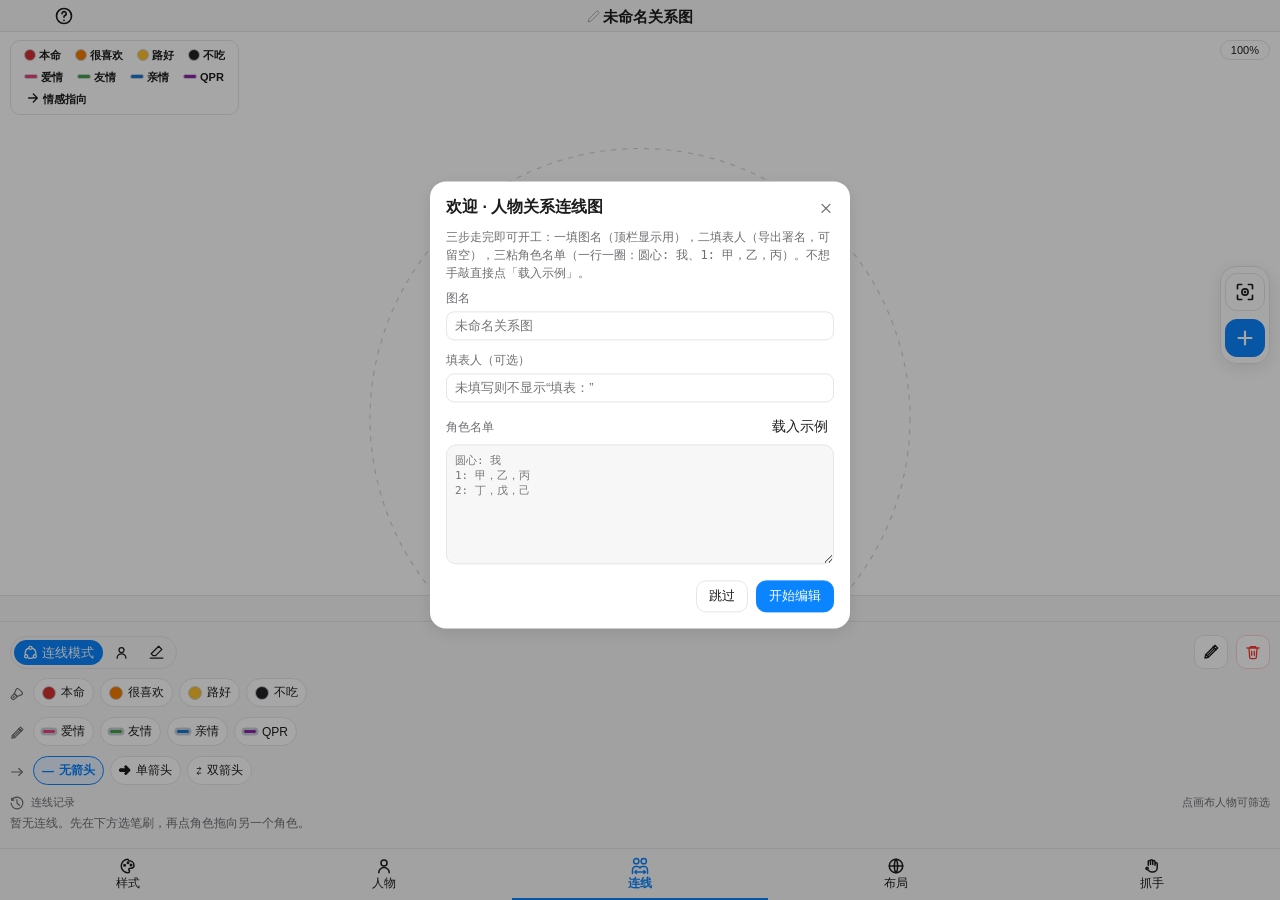
==== index.html @ 13390219 "fix(人物页): 点击人物头像只上传图片，不再同时触发筛选 v0.15.16 - 行点击守卫只排除 input/select/button，头像是 div.ava 不在名单 → 点头像会同时跑 pm" ====
<!DOCTYPE html>
<html lang="zh-CN">
<head>
<meta charset="UTF-8">
<meta name="viewport" content="width=device-width, initial-scale=1.0, maximum-scale=1.0, user-scalable=no, viewport-fit=cover">
<title>CPchart - 人物关系连线图</title>
<link rel="stylesheet" href="css/app.css?v=v0.15.16">
</head>
<body>
<div id="app">
  <!-- 顶部全局操作栏（容器占用上方 10rem 点击区：此处只保留只读标题，按钮全部移入画布内悬浮组） -->
  <header id="topbar">
    <!-- 顶栏左槽（容器返回箭头右侧）：常态=帮助按钮；面板全开=返回画板(homeBtn) -->
    <button id="btnHelp" class="top-slot-btn" title="帮助" aria-label="帮助"><svg class="ic-svg" viewBox="0 0 24 24" fill="none" aria-hidden="true"><circle cx="12" cy="12" r="9" stroke="currentColor" stroke-width="2"/><path d="M9.6 9.2a2.5 2.5 0 1 1 3.4 2.3c-.6.3-1 .9-1 1.6v.4" stroke="currentColor" stroke-width="2" stroke-linecap="round"/><circle cx="12" cy="17.2" r="1.1" fill="currentColor"/></svg></button>
    <button id="homeBtn" class="top-slot-btn hidden" title="返回画板" aria-label="返回画板"><svg class="ic-svg" viewBox="0 0 48 48" fill="none" xmlns="http://www.w3.org/2000/svg"><path d="M9 18V42H39V18L24 6L9 18Z" fill="none" stroke="currentColor" stroke-width="4" stroke-linecap="round" stroke-linejoin="round"/><path d="M19 29V42H29V29H19Z" fill="none" stroke="currentColor" stroke-width="4" stroke-linejoin="round"/><path d="M9 42H39" stroke="currentColor" stroke-width="4" stroke-linecap="round"/></svg></button>
    <button id="titleBox" class="tb-title" title="点击修改图名/填表人" aria-label="修改图名或填表人">
      <svg class="tb-pen" viewBox="0 0 24 24" aria-hidden="true"><path d="M17 3a2.8 2.8 0 1 1 4 4L7.5 20.5 2 22l1.5-5.5Z" fill="none" stroke="currentColor" stroke-width="1.8" stroke-linejoin="round"/></svg>
      <span class="tb-txt">未命名关系图</span>
    </button>
  </header>

  <!-- 视图指示条（v0.14.9：右上角悬浮，只显示缩放百分比；操作提示文案已删） -->
  <div id="viewstrip">
    <span id="zoomLabel">100%</span>
  </div>

  <!-- 画布区 -->
  <div id="stage">
    <svg id="svg" width="100%" height="100%">
      <g id="vp">
        <rect id="bg" x="-20000" y="-20000" width="40000" height="40000" fill="#ffffff"></rect>
        <g id="orbitsG"></g>
        <g id="linksG"></g>
        <g id="ghostG"></g>
        <g id="nodesG"></g>
        <g id="overlayG"></g>
      </g>
    </svg>
    <!-- 画布左下角连线笔刷状态预览 -->
    <div id="brushPreview" class="hidden"></div>
    <!-- 画布内图例角标 -->
    <div id="legendChip"></div>
    <!-- 布局模式：角色选中后的快捷操作条 -->
    <div id="nodeOps" class="hidden">
      <select id="opsRingSel"></select>
      <select id="opsSlotSel" class="hidden"></select>
      <button id="opsCenter" class="mini-btn icon-only" title="设为圆心"><img class="pm-star" src="assets/icons/star-line.svg" alt=""></button>
      <button id="opsDel" class="mini-btn danger icon-only" title="删除" aria-label="删除"><svg class="ic-svg" viewBox="0 0 48 48" fill="none" xmlns="http://www.w3.org/2000/svg"><path d="M9 10V44H39V10H9Z" fill="none" stroke="currentColor" stroke-width="4" stroke-linejoin="round"/><path d="M20 20V33" stroke="currentColor" stroke-width="4" stroke-linecap="round" stroke-linejoin="round"/><path d="M28 20V33" stroke="currentColor" stroke-width="4" stroke-linecap="round" stroke-linejoin="round"/><path d="M4 10H44" stroke="currentColor" stroke-width="4" stroke-linecap="round" stroke-linejoin="round"/><path d="M16 10L19.289 4H28.7771L32 10H16Z" fill="none" stroke="currentColor" stroke-width="4" stroke-linejoin="round"/></svg></button>
      <button id="opsClose" class="mini-btn icon-only" title="关闭" aria-label="关闭"><svg class="ic-svg" viewBox="0 0 24 24" fill="none" stroke="currentColor" stroke-width="2" stroke-linecap="round" stroke-linejoin="round"><path d="M6 6l12 12M18 6L6 18"/></svg></button>
    </div>
    <!-- 画布右侧悬浮工具组（避开顶部容器占用区；整组可拖动、松手吸附到边） -->
    <div id="floatTools">
      <!-- 定位坐标：圆心(第一圈中心)归位到画面正中 + 自动缩放显示全部轨道 -->
      <button id="btnRecenter" class="tb-btn" title="定位坐标：圆心归位，自动缩放">
        <svg width="20" height="20" viewBox="0 0 48 48" fill="none" aria-hidden="true">
          <path d="M16 6H8C6.9 6 6 6.9 6 8V16" stroke="currentColor" stroke-width="4" stroke-linecap="round" stroke-linejoin="round"/>
          <path d="M16 42H8C6.9 42 6 41.1 6 40V32" stroke="currentColor" stroke-width="4" stroke-linecap="round" stroke-linejoin="round"/>
          <path d="M32 42H40C41.1 42 42 41.1 42 40V32" stroke="currentColor" stroke-width="4" stroke-linecap="round" stroke-linejoin="round"/>
          <path d="M32 6H40C41.1 6 42 6.9 42 8V16" stroke="currentColor" stroke-width="4" stroke-linecap="round" stroke-linejoin="round"/>
          <circle cx="24" cy="24" r="7.5" stroke="currentColor" stroke-width="4"/>
          <circle cx="24" cy="24" r="3" fill="currentColor"/>
        </svg>
      </button>
      <!-- 径向主菜单触发钮：点击绽开一圈操作钮，自身旋转成 × -->
      <button id="btnMenu" class="tb-btn menu-fab" title="菜单" aria-label="菜单">
        <svg class="fab-plus" width="22" height="22" viewBox="0 0 24 24" fill="none" aria-hidden="true">
          <path d="M12 5v14M5 12h14" stroke="currentColor" stroke-width="2.4" stroke-linecap="round"/>
        </svg>
      </button>
    </div>
  </div>

  <!-- 底部二级面板三态把手（折叠/半开/全开）：只留中间短杠，单击循环、拖动跟手（上/下箭头已删） -->
  <div id="panelHead" data-state="half" role="button" tabindex="0" aria-label="面板把手（点击切换状态，拖动调整高度）">
    <span class="ph-pill" aria-hidden="true"></span>
  </div>

  <!-- 二级菜单面板 -->
  <section id="panel" class="panel"></section>

  <!-- 底部模式栏 -->
  <nav id="tabs">
    <button class="tab" data-tab="style"><svg class="ic-svg" viewBox="0 0 24 24" fill="none" stroke="currentColor" stroke-width="2" stroke-linecap="round" stroke-linejoin="round"><path d="M12 3a9 9 0 1 0 0 18c1.5 0 2-1 2-2 0-1.2-1-1.5-1-2.5s1-1.5 2-1.5h1a4 4 0 0 0 4-4c0-4.4-4-6-7-6z"/><circle cx="7.5" cy="11" r="1"/><circle cx="12" cy="7.5" r="1"/><circle cx="16" cy="10.5" r="1"/></svg>样式</button>
    <button class="tab" data-tab="person"><svg class="ic-svg" viewBox="0 0 24 24" fill="none" stroke="currentColor" stroke-width="2" stroke-linecap="round" stroke-linejoin="round"><circle cx="12" cy="8" r="4"/><path d="M5 21a7 7 0 0 1 14 0"/></svg>人物</button>
    <button class="tab" data-tab="link"><svg class="ic-svg" viewBox="0 0 48 48" fill="none" xmlns="http://www.w3.org/2000/svg"><path d="M14 18C17.866 18 21 14.866 21 11C21 7.13401 17.866 4 14 4C10.134 4 7 7.13401 7 11C7 14.866 10.134 18 14 18Z" fill="none" stroke="currentColor" stroke-width="4" stroke-linejoin="round"/><path d="M34 18C37.866 18 41 14.866 41 11C41 7.13401 37.866 4 34 4C30.134 4 27 7.13401 27 11C27 14.866 30.134 18 34 18Z" fill="none" stroke="currentColor" stroke-width="4" stroke-linejoin="round"/><path d="M4 44C4 43.1111 4 40.1111 4 35C4 29.4772 7.77023 25 12.4211 25C14.6667 25 16.3509 25 17.4737 25C21.5587 25 24.0001 29.0269 24.0001 29.0269" stroke="currentColor" stroke-width="4" stroke-linecap="round" stroke-linejoin="round"/><path d="M44 44C44 43.1111 44 40.1111 44 35C44 29.4772 40.1849 25 35.4788 25C33.2064 25 31.5022 25 30.366 25C26.4048 25 23.9922 29.0269 24 29.0269" stroke="currentColor" stroke-width="4" stroke-linecap="round" stroke-linejoin="round"/><path d="M11 40H38" stroke="currentColor" stroke-width="4" stroke-linecap="round" stroke-linejoin="round"/><path d="M34.2954 36.2583L35.535 37.5055L38.0141 39.9998L35.535 42.5613L34.2954 43.8421" stroke="currentColor" stroke-width="4" stroke-linecap="round" stroke-linejoin="round"/><path d="M14.3293 36.2321L13.0701 37.4857L10.5517 39.9928L13.0701 42.5415L14.3293 43.8159" stroke="currentColor" stroke-width="4" stroke-linecap="round" stroke-linejoin="round"/></svg>连线</button>
    <button class="tab" data-tab="layout"><svg class="ic-svg" viewBox="0 0 24 24" fill="none" stroke="currentColor" stroke-width="2" stroke-linecap="round" stroke-linejoin="round"><circle cx="12" cy="12" r="9"/><path d="M3 12h18M12 3c3 3.5 3 14.5 0 18M12 3c-3 3.5-3 14.5 0 18"/></svg>布局</button>
    <button class="tab" data-tab="hand"><svg class="ic-svg" viewBox="0 0 24 24" fill="none" stroke="currentColor" stroke-width="2" stroke-linecap="round" stroke-linejoin="round"><path d="M7 11V6a1.5 1.5 0 0 1 3 0v4M10 10V5a1.5 1.5 0 0 1 3 0v5M13 10V6a1.5 1.5 0 0 1 3 0v5M16 9a1.5 1.5 0 0 1 3 0v5a6 6 0 0 1-6 6h-1a6 6 0 0 1-5-2.6L4 16a1.5 1.5 0 0 1 2.5-1.6L7 15"/></svg>抓手</button>
  </nav>
</div>

<!-- 弹窗容器（菜单/文本/输入/确认） -->
<div id="modalRoot" class="hidden">
  <div id="modalMask"></div>
  <div id="modalBox"></div>
</div>

<!-- 径向主菜单（点击 + 号绽开一圈操作钮，围绕 + 号中心） -->
<div id="radialMenu" class="hidden" aria-hidden="true">
  <div class="radial-mask" id="radialMask"></div>
  <div class="radial-ring">
    <button class="radial-btn" data-act="undo" title="撤销" aria-label="撤销">
      <svg viewBox="0 0 24 24" fill="none" aria-hidden="true"><path d="M9 7 4 12l5 5" stroke="currentColor" stroke-width="2" stroke-linecap="round" stroke-linejoin="round"/><path d="M4 12h11a5 5 0 0 1 0 10h-3" stroke="currentColor" stroke-width="2" stroke-linecap="round" stroke-linejoin="round"/></svg>
    </button>
    <button class="radial-btn" data-act="redo" title="重做" aria-label="重做">
      <svg viewBox="0 0 24 24" fill="none" aria-hidden="true"><path d="M15 7l5 5-5 5" stroke="currentColor" stroke-width="2" stroke-linecap="round" stroke-linejoin="round"/><path d="M20 12H9a5 5 0 0 0 0 10h3" stroke="currentColor" stroke-width="2" stroke-linecap="round" stroke-linejoin="round"/></svg>
    </button>
    <button class="radial-btn" data-act="import" title="导入" aria-label="导入">
      <svg viewBox="0 0 24 24" fill="none" aria-hidden="true"><path d="M12 21V9" stroke="currentColor" stroke-width="2" stroke-linecap="round"/><path d="M7 14l5-5 5 5" stroke="currentColor" stroke-width="2" stroke-linecap="round" stroke-linejoin="round"/><path d="M4 5h16" stroke="currentColor" stroke-width="2" stroke-linecap="round"/></svg>
    </button>
    <button class="radial-btn" data-act="save" title="保存 / 导出" aria-label="保存 / 导出">
      <svg viewBox="0 0 24 24" fill="none" aria-hidden="true"><path d="M5 4h11l3 3v13H5z" stroke="currentColor" stroke-width="2" stroke-linejoin="round"/><path d="M8 4v5h7" stroke="currentColor" stroke-width="2" stroke-linejoin="round"/><path d="M8 14h8v6H8z" stroke="currentColor" stroke-width="2" stroke-linejoin="round"/></svg>
    </button>
    <button class="radial-btn" data-act="about" title="关于" aria-label="关于">
      <svg viewBox="0 0 24 24" fill="none" aria-hidden="true"><circle cx="12" cy="12" r="9" stroke="currentColor" stroke-width="2"/><path d="M12 11v5" stroke="currentColor" stroke-width="2" stroke-linecap="round"/><circle cx="12" cy="7.5" r="1.1" fill="currentColor"/></svg>
    </button>
  </div>
</div>

<!-- 二级菜单窗口（导入 / 保存，按钮带文字） -->
<div id="subMenuRoot" class="hidden">
  <div class="sub-mask" id="subMenuMask"></div>
  <div class="sub-box">
    <div class="sub-title" id="subMenuTitle"></div>
    <div class="sub-list" id="subMenuList"></div>
  </div>
</div>

  <!-- Toast -->
<div id="toast" class="hidden"></div>

<!-- 全屏(隐藏UI)退出按钮 -->
<button id="fullExit" class="hidden" title="退出全屏"><svg class="ic-svg" viewBox="0 0 24 24" fill="none" stroke="currentColor" stroke-width="2" stroke-linecap="round" stroke-linejoin="round"><path d="M6 6l12 12M18 6L6 18"/></svg></button>

<script src="js/util.js?v=v0.15.16"></script>
<script src="js/cpc-core.js?v=v0.15.16"></script>
<script src="js/cpc-dsl.js?v=v0.15.16"></script>
<script src="js/state.js?v=v0.15.16"></script>
<script src="js/render.js?v=v0.15.16"></script>
<script src="js/lzstring.js?v=v0.15.16"></script>
<script src="js/io.js?v=v0.15.16"></script>
<script src="js/i18n.js?v=v0.15.16"></script>
<script src="js/ui.js?v=v0.15.16"></script>
<script src="js/input.js?v=v0.15.16"></script>
<script src="js/main.js?v=v0.15.16"></script>
  <script src="js/iopc.js?v=v0.15.16"></script>
</body>
</html>
---- css/app.css ----
/* 小红书 CP 连线小工具 · Apple 风格浅色移动端（body.night = 夜间模式，只换外壳配色变量） */
:root{
  --bg:#ffffff; --ink:#1c1c1e; --sub:#6e6e73; --line:#e5e5ea;
  --panel:#f7f7f8; --accent:#0a84ff; --accent-soft:#e6f1ff;
  --danger:#ff3b30; --chip:#ffffff; --shadow:0 4px 18px rgba(0,0,0,.10);
  /* 表面色（夜间模式统一覆写） */
  --surf:#ffffff;               /* 卡片/按钮实底 */
  --surf-glass:rgba(255,255,255,.86);  /* 画布浮层玻璃底 */
  --surf-glass2:rgba(255,255,255,.96); /* 画布浮层更实底 */
  --bar:rgba(249,249,249,.98);  /* 顶部栏/底栏 */
  --sep:#f0f0f2; --hover:#f3f3f5; --row-line:#efeff1; --code-bg:#f1f1f4;
  --ink-soft:#3a3a3c; --strong-line:#333;
  /* 色块/描边统一色：不透明实色，跟着昼夜走（日间近黑、夜间近白）——v0.14.11 起不再用半透明 */
  --legend-edge:#c9d1d9;
  /* 行高统一令牌（v0.14.12）：面板内每一「行」取同一高度、内容垂直居中——
     表格思维，行与行互相对齐，内容不再里出外进。 */
  --row-h:36px;
}
/* 夜间模式：只改 UI 外壳配色（画布主题在 render.js 内处理，不改用户背景数据） */
body.night{
  --bg:#1c1c1e; --ink:#e5e5ea; --sub:#98989f; --line:#3a3a3c;
  --panel:#242426; --accent:#0a84ff; --accent-soft:#142c4d;
  --danger:#ff453a; --chip:#2c2c2e; --shadow:0 4px 18px rgba(0,0,0,.5);
  --surf:#2c2c2e; --surf-glass:rgba(44,44,46,.88); --surf-glass2:rgba(44,44,46,.96);
  --bar:rgba(28,28,30,.98); --sep:#3a3a3c; --hover:#3a3a3c; --row-line:#2c2c2e; --code-bg:#3a3a3c;
  --ink-soft:#d1d1d6; --strong-line:#aeaeb2;
  /* 夜间：描边换近白实色，让 #不吃 这类近黑色也能跟深底区分开 */
  --legend-edge:#f2f2f7;
}
*{ box-sizing:border-box; -webkit-tap-highlight-color:transparent; }
/* rem 基准（触点铁律：1rem=10pt，触点＞4rem；新代码容器尺寸一律 rem/em，旧 px 待 2.0 迁移） */
html{ font-size:62.5%; }
body{ font-size:16px; } /* 正文继承链保持与旧版一致，不受基准影响 */
html,body{ margin:0; height:100%; overflow:hidden;
  font-family:-apple-system,BlinkMacSystemFont,"PingFang SC","Helvetica Neue","Microsoft YaHei",sans-serif;
  color:var(--ink); background:var(--bg); }
#app{ display:flex; flex-direction:column; height:100dvh; position:relative; }
button{ font-family:inherit; border:none; background:transparent; cursor:pointer; }
button:active{ opacity:.7; }
/* 全站唯一的强制优先级声明：.hidden 是全局工具类，必须能压过组件自身的 display:flex/inline-flex
   （同特异性下它定义在组件规则之前，靠顺序赢不了）。除此之外一律不许再加 —— v0.14.17 熵减 */
.hidden{ display:none !important; }

/* ---------- 顶部栏（容器占用上方点击区 → 只读标题，无可点按钮） ---------- */
#topbar{ display:flex; align-items:center; justify-content:center; position:relative;
  background:var(--bar); border-bottom:1px solid var(--line); flex:0 0 auto;
  padding-top:calc(2px + env(safe-area-inset-top)); }
/* 顶栏标题 = 可点改名钮（标题区非两角可点，加 ✏️ 标识）
   限宽 max-width 居中，避让左右两端 help/home 按钮点击热区；超长省略号截断 */
.tb-title{ display:flex; align-items:center; gap:3px; max-width:min(58vw,16rem);
  margin:0 auto; padding:4px 10px; border-radius:8px; border:none; background:transparent;
  font:inherit; font-size:15px; font-weight:600; line-height:1.4;
  color:var(--ink); cursor:pointer; -webkit-user-select:none; user-select:none; }
.tb-title .tb-pen{ width:13px; height:13px; flex:0 0 auto; opacity:.55; color:var(--sub); }
.tb-title .tb-txt{ overflow:hidden; text-overflow:ellipsis; white-space:nowrap; }
.tb-title:active{ background:var(--accent-soft); }
/* 顶栏左槽按钮（容器返回箭头右侧）：
   常态 = 帮助(#btnHelp)；面板全开 = 返回画板(#homeBtn)，两钮同槽位按 body.panel-full 切换 */
.top-slot-btn{ position:absolute; left:54px; top:50%; transform:translateY(-50%);
  width:2rem; height:2rem; min-width:2rem; max-width:2rem; min-height:2rem; max-height:2rem;
  border-radius:50%; background:transparent;
  border:1.5px solid var(--sub); box-shadow:none; overflow:hidden;
  display:flex; align-items:center; justify-content:center;
  font-size:15px; line-height:1; color:var(--ink); padding:0; cursor:pointer; }
.top-slot-btn:active{ opacity:.7; }
.top-slot-btn .ic-svg{ width:20px; height:20px; flex:0 0 auto; }
body.panel-full #btnHelp{ display:none; }

/* ---------- 画布右侧悬浮工具组（定位坐标 + 菜单触发；可拖动吸附） ---------- */
#floatTools{ position:absolute; z-index:6; right:10px; top:calc(50% - 48px); /* 2 钮垂直居中 */
  display:flex; flex-direction:column; align-items:center; gap:8px;
  padding:6px 4px; border-radius:16px;
  background:var(--surf-glass); border:1px solid var(--line); box-shadow:var(--shadow);
  touch-action:none; -webkit-user-select:none; user-select:none; }
#floatTools.dragging{ opacity:.9; }
#floatTools .tb-btn{ font-size:19px; width:40px; height:38px; border-radius:12px; background:var(--surf);
  border:1px solid var(--line); color:var(--ink); display:flex; align-items:center; justify-content:center; }
#floatTools .tb-btn:active{ opacity:.7; background:var(--accent-soft); }
#floatTools .tb-btn:disabled{ opacity:.32; }
#floatTools .menu-fab{ background:var(--accent); border-color:var(--accent); color:#fff; font-size:20px; }
#floatTools .menu-fab .fab-plus{ transition:transform .25s ease; }
#floatTools .menu-fab.open .fab-plus{ transform:rotate(45deg); }

/* ---------- 径向主菜单（点击 + 号绽开一圈操作钮） ---------- */
#radialMenu{ position:fixed; z-index:30; width:0; height:0; }
.radial-mask{ position:fixed; inset:0; z-index:30; background:transparent; }
.radial-ring{ position:absolute; left:0; top:0; z-index:31; width:0; height:0; }
.radial-btn{ position:absolute; left:0; top:0; width:46px; height:46px; margin:-23px;
  border-radius:50%; background:var(--surf-glass); border:1px solid var(--line);
  box-shadow:var(--shadow); color:var(--ink);
  display:flex; align-items:center; justify-content:center; --bt-op:1;
  opacity:0; transform:rotate(var(--a)) translateY(0) rotate(calc(-1 * var(--a))) scale(.4); }
.radial-btn svg{ width:22px; height:22px; }
.radial-btn:active{ background:var(--accent-soft); }
.radial-btn:disabled{ --bt-op:.32; opacity:.32; }
#radialMenu:not(.hidden) .radial-btn{ animation:radialPop .28s cubic-bezier(.34,1.56,.64,1) var(--d,0s) both; }
@keyframes radialPop{
  0%{ opacity:0; transform:rotate(var(--a)) translateY(0) rotate(calc(-1 * var(--a))) scale(.4); }
  100%{ opacity:var(--bt-op,1); transform:rotate(var(--a)) translateY(calc(-1 * var(--r))) rotate(calc(-1 * var(--a))) scale(1); }
}
/* 朝左半圆扇形：+ 在屏幕右侧，钮全铺在左侧贴内缘，避免甩出屏幕右侧不可点 */
.radial-ring > :nth-child(1){ --a:0deg;   --d:0s; }
.radial-ring > :nth-child(2){ --a:-45deg; --d:.04s; }
.radial-ring > :nth-child(3){ --a:-90deg; --d:.08s; }
.radial-ring > :nth-child(4){ --a:-135deg;--d:.12s; }
.radial-ring > :nth-child(5){ --a:-180deg;--d:.16s; }
.radial-ring > *{ --r:82px; }

/* ---------- 二级菜单窗口（导入 / 保存，按钮带文字） ---------- */
#subMenuRoot{ position:fixed; inset:0; z-index:40; display:flex; align-items:center; justify-content:center; }
.sub-mask{ position:absolute; inset:0; background:rgba(0,0,0,.35); }
.sub-box{ position:relative; z-index:1; width:min(86vw,320px); max-height:80vh; overflow:auto;
  background:var(--surf); border:1px solid var(--line); border-radius:16px; box-shadow:var(--shadow); padding:14px; }
.sub-title{ font-size:13px; font-weight:600; color:var(--sub); padding:2px 4px 10px; }
.sub-list{ display:flex; flex-direction:column; gap:8px; }
.sub-item{ display:flex; align-items:center; gap:10px; text-align:left; font-size:15px; color:var(--ink); padding:13px 14px; border-radius:12px;
  background:var(--surf-glass); border:1px solid var(--line); }
.sub-item .ic-svg{ width:18px; height:18px; flex:0 0 auto; }
.sub-item:active{ background:var(--accent-soft); }
/* 「发布小红书笔记」正负形：实心红底 + 反白文字（其余菜单项是浅底深字的"正形"）。
   用 .sub-list 前缀提特异性，压过下方 .sub-list .sub-item 的 color:var(--ink)，无需强制优先级 */
.sub-list .sub-item.hl-danger{ background:var(--danger); border-color:var(--danger); color:#fff; }
.sub-list .sub-item.hl-danger:active{ background:#e02d2a; }

/* ---------- 视图指示条（v0.14.8：从画布上方独立行改为右上角悬浮胶囊，位置仅移动） ---------- */
#viewstrip{ position:absolute; z-index:6; right:10px; top:calc(40px + env(safe-area-inset-top));
  display:flex; align-items:center; gap:6px; max-width:60%;
  padding:3px 10px; font-size:11px; color:var(--sub);
  background:var(--surf-glass); border:1px solid var(--line); border-radius:999px;
  pointer-events:none; }
#viewstrip span:last-child{ overflow:hidden; text-overflow:ellipsis; white-space:nowrap; }

/* ---------- 画布 ---------- */
#stage{ flex:1 1 auto; position:relative; overflow:hidden; background:var(--bg); touch-action:none; }
/* P0 审核修复：画布区（含 SVG 与画布内浮层）禁止长按选中/复制，
   仅禁画布区——#panel / #modalBox 的输入框与只读复制框不受影响，仍可长按复制。 */
#stage, #stage *{ -webkit-user-select:none; user-select:none; -webkit-touch-callout:none; }
#svg{ display:block; width:100%; height:100%; }
#bg{ pointer-events:none; }
/* 删线两段式：已选中待二次确认的连线整段标红 */
/* 待删除连线标红：stroke/opacity 由 SVG 属性写在标签上，CSS 普通规则本就高于呈现属性，无需提权 */
.ln.pending-del{ stroke:#ff3b30; opacity:1; }

/* 悬停角色透视：关联连线高亮，其余连线淡出（调试用，纯 CSS、不动数据） */
body.hover-dim .ln,
body.hover-dim .ln-arrow,
body.hover-dim .ln-arrow-edge{ opacity:.1; transition:opacity .12s ease; }
body.hover-dim .ln.hl,
body.hover-dim .ln-arrow.hl,
body.hover-dim .ln-arrow-edge.hl{ opacity:1; }

/* 路径筛选（人物页点人物行 / 点画布头像开启）：沿连线从起点往外分级 ——
   第1层 100%、第2层 80%、第3层 60%…最低 20%（第5层起封顶）；不在链上的连线与角色一起淡出。
   透明度一律走类（fl-1…fl-5 / fl-on），不写内联 opacity，避免压掉上面那套悬停透视 */
body.filter-on .ln,
body.filter-on .ln-arrow,
body.filter-on .ln-arrow-edge{ opacity:.1; transition:opacity .18s ease; }
body.filter-on .ln.fl-1, body.filter-on .ln-arrow.fl-1, body.filter-on .ln-arrow-edge.fl-1{ opacity:1; }
body.filter-on .ln.fl-2, body.filter-on .ln-arrow.fl-2, body.filter-on .ln-arrow-edge.fl-2{ opacity:.8; }
body.filter-on .ln.fl-3, body.filter-on .ln-arrow.fl-3, body.filter-on .ln-arrow-edge.fl-3{ opacity:.6; }
body.filter-on .ln.fl-4, body.filter-on .ln-arrow.fl-4, body.filter-on .ln-arrow-edge.fl-4{ opacity:.4; }
body.filter-on .ln.fl-5, body.filter-on .ln-arrow.fl-5, body.filter-on .ln-arrow-edge.fl-5{ opacity:.2; }
body.filter-on .node{ opacity:.15; transition:opacity .18s ease; }
body.filter-on .node.fl-on{ opacity:1; }

/* 人物页表头的筛选（漏斗）按钮：筛选进行中点亮，点它退出筛选 */
.pg-t-r .flt-btn.on{ color:var(--accent); background:var(--accent-soft); }

/* 删线单击即删：刚删的这对节点用绿色脉冲圈高亮 ~1 秒（纯视觉提示，不改数据） */
.flash-del{ animation:delPulse .95s ease-out 1; }
@keyframes delPulse{ 0%{ opacity:0; } 20%{ opacity:1; } 100%{ opacity:0; } }

/* 抓手模式指示条：左下角（v0.14.8 回归原位）；内嵌 SVG 用 ic-svg 描边 */
#brushPreview{ position:absolute; left:12px; bottom:10px; max-width:78%;
  background:var(--surf-glass); border:1px solid var(--line); border-radius:999px;
  padding:5px 12px 5px 10px; font-size:12px; line-height:1; color:var(--ink);
  pointer-events:none; white-space:nowrap; overflow:hidden; text-overflow:ellipsis;
  display:inline-flex; align-items:center; gap:6px; }
#brushPreview.eraser{ color:var(--danger); font-weight:600; border-color:#ffd1cf; }
/* 图标与「样式」二字必须落在同一条垂直中线上：SVG 转 block 去掉行内基线余量，
   容器 line-height:1 让中文行盒贴住字形（旧 1.4 会把文字顶高约 2px） */
#brushPreview .ic-svg{ display:block; width:14px; height:14px; flex:0 0 auto; }
/* 夜间徽章图标纯白（v0.14.14）；擦除徽章保持红色 */
body.night #brushPreview:not(.eraser){ color:#fff; }

#legendChip{ position:absolute; left:10px; top:8px; display:flex; flex-direction:column; align-items:flex-start;
  max-width:82%; background:var(--surf-glass); border:1px solid var(--line); border-radius:10px;
  padding:4px 8px; font-size:11px; color:var(--ink); pointer-events:auto; }
/* ② 图例三段分行：每类自占一行 */
#legendChip .lg-seg{ display:flex; flex-wrap:wrap; gap:2px 4px; line-height:1.5; }
#legendChip .lg-seg + .lg-seg{ margin-top:1px; }
#legendChip .lg{ display:inline-flex; align-items:center; gap:3px; white-space:nowrap;
  padding:2px 5px; border-radius:8px; cursor:pointer; }
#legendChip .lg:active{ opacity:.6; background:rgba(0,0,0,.06); }
#legendChip .lg i{ width:1.2rem; height:1.2rem; border-radius:50%; display:inline-block;
  border:1px solid var(--legend-edge); box-sizing:border-box; }
/* 图例第二行=顶层(关系类型)是「细线」：色块换成短横条（同笔刷条 .sw-top），跟底层圆点区分开。
   v0.14.15：描边统一用 border（原 box-shadow 外扩导致两行视感不一致） */
#legendChip .lg[data-layer="top"] i{ width:14px; height:5px; border-radius:3px;
  border:1px solid var(--legend-edge); }
#legendChip .lg .lg-ic{ font-style:normal; }
#legendChip .lg b{ display:inline-block; }
#legendChip .sep{ opacity:.35; }

#nodeOps{ position:absolute; left:50%; transform:translateX(-50%); bottom:14px;
  display:flex; gap:6px; align-items:center; background:var(--surf-glass2);
  border:1px solid var(--line); border-radius:12px; padding:6px 8px; box-shadow:var(--shadow); z-index:5; }
.mini-btn{ font-size:13px; padding:5px 8px; border-radius:8px; background:var(--surf); border:1px solid var(--line); }
.mini-btn.danger{ color:var(--danger); }
.mini-btn.active{ background:var(--accent-soft); border-color:var(--accent); color:var(--accent); }
/* 纯 icon 按钮：无文字，只留图标（星标/删除），宽度收紧 */
.mini-btn.icon-only{ padding:5px 6px; display:inline-flex; align-items:center; justify-content:center; }
.mini-btn .ic-svg{ width:16px; height:16px; display:block; }
.btn .ic-svg{ width:16px; height:16px; flex:0 0 auto; }
.ic-svg{ width:16px; height:16px; flex:none; }
.chip .ic-svg{ width:14px; height:14px; }
.mini .ic-svg{ width:14px; height:14px; }
/* 布局圈行（v0.14.14）：操作图标放大到 20px，分散对齐靠右 */
.ring-row .mini{ margin-left:auto; }
.ring-row .mini ~ .mini{ margin-left:12px; }
.ring-row .mini .ic-svg{ width:20px; height:20px; }
.tab .ic-svg{ width:18px; height:18px; margin:0; display:block; }
.pg-t .ic-svg{ width:14px; height:14px; vertical-align:-2px; margin-right:3px; }
/* 人物 Tab：「批量编辑名单」圆形按钮装进「头像显示」行右端（两端对齐，不再浮动遮内容） */
.pg.pg-person .circ-fab{ flex:0 0 auto; width:32px; height:32px;
  border-radius:50%; background:var(--surf); border:1px solid var(--line);
  display:inline-flex; align-items:center; justify-content:center;
  color:var(--ink); padding:0; cursor:pointer; box-shadow:0 1px 3px rgba(0,0,0,.06); }
.pg.pg-person .circ-fab:active{ opacity:.7; background:var(--accent-soft); }
.pg.pg-person .circ-fab .ic-svg{ width:18px; height:18px; }
/* 头像显示行：标签+胶囊+右端圆钮，不折行；胶囊非选中项只显图标（同连线模式） */
.avatar-row{ flex-wrap:nowrap; }
.avatar-row .rlab{ flex:0 0 auto; font-size:12px; color:var(--sub); }
.avatar-row .paint-seg{ flex:0 1 auto; min-width:0; }
.lg-ic{ display:inline-flex; }
.lg-ic .ic-svg{ width:16px; height:16px; vertical-align:-3px; }
#opsRingSel{ font-size:13px; border:1px solid var(--line); border-radius:8px; padding:4px; background:var(--surf); }

/* ---------- 面板三态把手（折叠/半开/全开）：药丸+箭头，单击循环、拖动跟手 ---------- */
/* margin-top:auto = 把弹性余量全吃到把手上方 → 面板组始终贴住底边。
   全开态拖动回落时 #stage 是 display:none，面板被行内 max-height 压住后余出的空间
   本来是堆在面板下方的（顶边锁定、底边翘起，v0.15.1 修复）。半开态 #stage 弹性吃满，
   没有余量，这条不产生任何视觉影响。 */
#panelHead{ flex:0 0 auto; display:flex; align-items:center; justify-content:center; gap:10px;
  margin-top:auto;
  height:26px; background:var(--panel); position:relative; z-index:3; cursor:grab;
  border-top:1px solid var(--line);
  user-select:none; -webkit-user-select:none; touch-action:none; }
#panelHead:active{ cursor:grabbing; }
/* 上/下箭头 SVG 已删（v0.14.11）：把手只留中间那根短杠，避免用透明度藏图标 */
.ph-pill{ position:absolute; left:50%; top:50%; transform:translate(-50%,-50%);
  width:48px; height:4px; border-radius:999px; background:var(--line);
  pointer-events:none; transition:width .15s, background .15s; }
#panelHead:hover .ph-pill{ width:56px; background:var(--sub); }
/* 拖动中：药丸拉长+品牌色，作为视觉反馈 */
#panelHead.dragging .ph-pill{ width:80px; background:var(--accent); }
#panelHead.dragging{ background:var(--accent-soft); }

body.panel-collapsed #panel{ display:none; }
/* 最简档（min）：面板只保留各 Tab 第一行必要功能。内容只剩首行故自然仅一行高，
   max-height 仅作安全上限；隐藏规则用 #panel 抬高特异性，稳压 .prow/.dlrow/.pg-t 的 class 级 display，无需 !important */
body.panel-min #panel{ max-height:14dvh; }
body.panel-min #panel .pg > *:not(:first-child){ display:none; }
body.panel-collapsed #panelHead{ /* 仅露把手条即可 */ }

/* ---------- 面板 ---------- */
.panel{ flex:0 1 auto; max-height:38dvh; overflow-y:auto; background:var(--panel);
  border-top:1px solid var(--line); padding:8px 10px calc(8px + env(safe-area-inset-bottom));
  -webkit-overflow-scrolling:touch; transition:max-height .15s ease-out; }
.panel::-webkit-scrollbar{ display:none; }

/* 全开态：面板撑满画布（除 panelHead 高度），底部 Tab 栏隐藏；返回钮由 ui.js setPanelFull 切换显隐 */
body.panel-full #panel{ max-height:calc(100dvh - 26px); }
body.panel-full #tabs{ display:none; }
/* 拖动中：跟手（关掉过渡，避免每帧追赶产生橡皮筋感）。
   ⚠️ 勿再加强制优先级声明 —— 它高于行内样式，会把 JS 设的 p.style.maxHeight
   （实时高度）直接压掉，导致拖动不跟手（v0.14.17 修复） */
#panel.dragging{ transition:none; }
.pg{ margin-bottom:8px; }
.pg-t{ font-size:11px; color:var(--sub); margin:8px 0 4px; display:flex; align-items:center; gap:6px; justify-content:space-between; }
/* 笔刷行：图标 + chips 同一行（v0.14.9：三行「底层粗线笔刷/顶层细线笔刷/箭头」文字标题删除） */
.pg-t.brushline{ justify-content:flex-start; }
.brushline .brush-ic{ display:inline-flex; flex:0 0 auto; color:var(--sub); }
.brushline .chips{ flex:1; min-width:0; margin:0; }
.pg-t-l{ display:inline-flex; align-items:center; gap:4px; }
.pg-t-r{ display:inline-flex; align-items:center; gap:6px; color:var(--sub); font-size:11px; }
/* 笔刷栏单行横滑：不折行，超出屏宽手指横拖选（滚动条隐藏，触屏原生滑动） */
.chips{ display:flex; gap:6px; flex-wrap:nowrap; overflow-x:auto;
  -webkit-overflow-scrolling:touch; scrollbar-width:none; padding-bottom:2px; }
.chips::-webkit-scrollbar{ display:none; }
.chips .chip{ flex:0 0 auto; }
.chip{ display:inline-flex; align-items:center; gap:5px; padding:5px 8px; border-radius:999px;
  background:var(--surf); border:1px solid var(--line); font-size:12px; white-space:nowrap; }
.chip.on{ background:var(--accent-soft); border-color:var(--accent); color:var(--accent); font-weight:600; }
.sw{ width:14px; height:14px; border-radius:50%; display:inline-block;
  border:1.5px solid var(--legend-edge); flex:0 0 auto; }
.sw-top{ width:14px; height:5px; border-radius:3px; display:inline-block; box-shadow:0 0 0 1.5px var(--legend-edge); }
.chip-row{ display:flex; gap:6px; flex-wrap:wrap; margin-bottom:6px; }
.ctrl-row{ display:flex; align-items:center; gap:8px; margin:4px 0; font-size:13px; flex-wrap:wrap;
  min-height:var(--row-h); }
.btn{ font-size:13px; padding:7px 12px; border-radius:10px; background:var(--surf);
  border:1px solid var(--line); display:inline-flex; align-items:center; justify-content:center;
  gap:4px; line-height:1.25; color:var(--ink); }
.btn.primary{ background:var(--accent); color:#fff; border-color:var(--accent); }
.btn.danger{ color:var(--danger); border-color:#ffd1cf; }
/* 画板模式三选一胶囊（连线/角色/删线）：激活段深色+图标+文字，非激活段只显图标 */
.paint-seg{ display:inline-flex; align-items:center; gap:0; padding:3px; border:1px solid var(--line);
  border-radius:999px; background:var(--bg-soft); }
.paint-seg-btn{
  display:inline-flex; align-items:center; gap:4px;
  padding:5px 9px; border-radius:999px; background:transparent; color:var(--ink);
  border:0; font-size:13px; line-height:1; cursor:pointer;
  -webkit-tap-highlight-color:transparent;
  transition:background .15s, color .15s;
}
.paint-seg-btn + .paint-seg-btn{ margin-left:2px; }
.paint-seg-btn .ic-svg{ width:15px; height:15px; display:block; }
.paint-seg-btn.active{ background:var(--accent); color:#fff; }
.paint-seg-btn .lbl{ white-space:nowrap; }
.paint-seg-btn:not(.active) .lbl{ display:none; }
.paint-seg-btn:focus-visible{ outline:2px solid var(--accent); outline-offset:2px; }
/* 连线 Tab：胶囊 switch 与（批量编辑/清空）按钮同行——胶囊左、按钮右、不折行 */
.seg-row{ flex-wrap:nowrap; }
.seg-row .seg-spacer,
.ctrl-row .seg-spacer{ flex:1 1 auto; }
.seg-row .btn.icon-only{ width:34px; height:34px; flex:0 0 auto; }
.seg-row .btn.icon-only .ic-svg{ width:16px; height:16px; }
.seg-row .paint-seg{ flex:0 1 auto; min-width:0; }
.inp, select.inp, textarea.inp{ font-size:13px; border:1px solid var(--line); border-radius:8px;
  padding:6px 8px; background:var(--surf); color:var(--ink); font-family:inherit; }
input[type=color]{ width:30px; height:30px; border:none; border-radius:8px; padding:0; background:none; }
input[type=range]{ accent-color:var(--accent); }
/* 可拖动调数的数值输入框（scrubber）：按住左右拖动即改值 */
.inp[type=number][data-set]{ cursor:ew-resize; }

/* 人物列表行 */
.prow{ display:flex; align-items:center; gap:6px; padding:4px 0; border-bottom:1px solid var(--row-line);
  min-height:var(--row-h); }
.prow:last-child{ border-bottom:none; }
.ava{ width:26px; height:26px; border-radius:50%; flex:0 0 auto; overflow:hidden;
  display:flex; align-items:center; justify-content:center; font-size:16px;
  border:1.5px solid var(--strong-line); background:var(--surf); }
.ava img{ width:100%; height:100%; object-fit:cover; }
.prow .pn{ flex:1; min-width:0; }
.prow .pn input{ width:100%; border:1px solid transparent; background:transparent; font-size:13px; padding:4px 2px; }
.prow .pn input:focus{ border-color:var(--accent); background:var(--surf); border-radius:6px; }
.prow select{ max-width:82px; font-size:12px; }
.mini{ font-size:14px; padding:4px 6px; border-radius:8px; }
/* ⑦ 圆心星标（实心=已是圆心 / 空心=可设圆心） */
.pm-star{ display:inline-flex; align-items:center; justify-content:center; width:16px; height:16px; }
.pm-star .ic-svg{ width:16px; height:16px; display:block; }

/* 样式表编辑器行 */
.trow{ display:flex; align-items:center; gap:6px; margin:4px 0; background:var(--surf);
  border:1px solid var(--line); border-radius:10px; padding:4px 6px;
  min-height:var(--row-h); }
/* 图例名输入框 = 6 个字符宽（em 锚定自身 13px 字号，字号变则跟着变） */
.trow .tname{ flex:0 0 auto; }
.trow .tname input{ width:6em; }
.trow input[type=text]{ border:1px solid transparent; background:transparent; font-size:13px; }
.trow input[type=text]:focus{ border-color:var(--accent); background:var(--surf); border-radius:6px; }
/* 取色器（样式行 / 样式面板背景色）：跟色块同款「跟随主题的不透明描边」，外观统一 */
.trow input[type=color],
.ctrl-row input[type=color]{ width:1.5rem; height:1.5rem; flex:0 0 auto; padding:0; cursor:pointer;
  border:1.5px solid var(--legend-edge); border-radius:6px; background:transparent; }
.trow input[type=color]::-webkit-color-swatch-wrapper,
.ctrl-row input[type=color]::-webkit-color-swatch-wrapper{ padding:0; }
.trow input[type=color]::-webkit-color-swatch,
.ctrl-row input[type=color]::-webkit-color-swatch{ border:none; border-radius:4px; }
/* 预制色板：一行横向滑动；圆点白+黑双层描环（昼夜背景都清晰） */
.pal{ display:flex; gap:.4rem; flex-wrap:nowrap; overflow-x:auto; flex:1; min-width:0;
  padding:.3rem 0; -webkit-overflow-scrolling:touch; scrollbar-width:none; }
.pal::-webkit-scrollbar{ display:none; }
.pal i{ width:1.5rem; height:1.5rem; flex:0 0 auto; border-radius:50%;
  box-shadow: inset 0 0 0 1.5px rgba(255,255,255,.85), 0 0 0 1px rgba(0,0,0,.4); }
/* 表项显隐：👁=进图例，🚫=已隐藏（整行淡化） */
.trow .eye{ cursor:pointer; line-height:1; }
.trow .eye.off{ opacity:.55; }
.trow.off input[type=text]{ opacity:.5; text-decoration:line-through; }

/* 删线列表 */
.dlrow{ display:flex; align-items:center; gap:6px; padding:4px 0; border-bottom:1px solid var(--row-line); font-size:12px;
  min-height:var(--row-h); }
.dlrow .dl-main{ flex:1; display:flex; align-items:center; gap:4px; min-width:0; }
.dlrow .dl-main span{ overflow:hidden; text-overflow:ellipsis; white-space:nowrap; }
.ln-dot{ width:10px; height:10px; border-radius:50%; flex:0 0 auto; }
.ln-thin{ width:14px; height:4px; border-radius:2px; flex:0 0 auto; box-shadow:0 0 0 1px #fff; }

/* ---------- 底部 Tab ---------- */
#tabs{ flex:0 0 auto; display:flex; border-top:1px solid var(--line); background:var(--bar);
  padding-bottom:env(safe-area-inset-bottom); }
.tab{ flex:1; font-size:12px; padding:8px 2px 9px; color:var(--sub); background:transparent;
  border-bottom:2px solid transparent;
  display:flex; flex-direction:column; align-items:center; justify-content:center;
  gap:2px; line-height:1; }
.tab.on{ color:var(--accent); border-bottom-color:var(--accent); font-weight:600; }

/* ---------- 通用弹窗（菜单/文本/输入/确认共用 #modalRoot） ---------- */
#modalRoot{ position:fixed; inset:0; z-index:40; }
#modalMask{ position:absolute; inset:0; background:rgba(0,0,0,.35); }
#modalBox{ position:absolute; left:50%; top:45%; transform:translate(-50%,-50%);
  width:min(92vw,420px); max-height:78dvh; overflow-y:auto; background:var(--surf);
  border-radius:16px; padding:16px; box-shadow:var(--shadow); }
.mh{ font-size:16px; font-weight:700; margin-bottom:10px; display:flex; justify-content:space-between; align-items:center; gap:8px; }
.mh .mh-title{ flex:0 0 auto; }
.mh .mh-right{ flex:0 0 auto; display:flex; align-items:center; gap:4px; }
.mh .x{ font-size:18px; color:var(--sub); display:inline-flex; align-items:center; }
.hint{ font-size:12px; color:var(--sub); margin-bottom:8px; line-height:1.5; }
.hint-collapsed{ display:none; }
.layout-hint-wrap{ display:flex; align-items:flex-start; gap:6px; margin-bottom:8px; }
.layout-hint-wrap .hint{ flex:1; margin-bottom:0; }
/* v0.14.14：? 帮助钮去掉外框容器，只留图标本体，放大到 28px。
   padding6+margin-6 保住约 40px 触点热区，视觉上无容器 */
.hint-toggle{ flex:none; border:none; background:transparent; color:var(--sub);
  display:inline-flex; align-items:center; justify-content:center;
  cursor:pointer; padding:6px; margin:-6px; transition:color .15s; }
.hint-toggle:hover{ color:var(--accent); }
.hint-toggle[aria-expanded="true"]{ color:var(--accent); }
/* 三个「?」统一（v0.14.15）：与「写法说明」钮(.mh-q)同一款 svg，共用同一条尺寸规则（CSS 级一致，20px） */
#btnHelp{ border:none; }
.mh-q svg, .hint-toggle .ic-svg, #btnHelp .ic-svg{ width:20px; height:20px; display:block; }
textarea.export-txt{ width:100%; min-height:180px; font-family:ui-monospace,Menlo,Consolas,monospace;
  font-size:11px; border:1px solid var(--line); border-radius:10px; padding:8px; background:var(--panel); color:var(--ink); }
.modal-btns{ display:flex; gap:8px; justify-content:flex-end; margin-top:12px; }
.rs-img{ margin:2px 0 10px; }
.rs-img img{ width:100%; max-height:52dvh; object-fit:contain; border-radius:12px; border:1px solid var(--sep); background:#fff; }
.rs-note{ text-align:center; margin-bottom:12px; }
.rs-btns{ flex-wrap:wrap; justify-content:center; gap:10px; }
.rs-btns .btn{ flex:1 1 auto; min-width:104px; }
/* 统一编辑器：三 Tab 切换 + 加高输入框（v1.0 #7，沿用现有弹窗形态） */
.ed-tabs{ display:flex; gap:6px; margin:0 0 8px; }
.ed-sub{ display:flex; gap:6px; margin:0 0 8px; }
.ed-tab{ flex:1; min-height:38px; border:1px solid var(--line); border-radius:10px;
  background:var(--surf); font-size:13px; color:var(--sub); }
.ed-tab.on{ background:var(--accent-soft); border-color:var(--accent); color:var(--accent); font-weight:600; }
.ed-tab.sm{ min-height:32px; font-size:12px; }
textarea.export-txt.tall{ min-height:min(42vh,300px); font-size:12px; line-height:1.6; }
/* 标题栏「写法说明」按钮 + 折叠说明区（默认收起） */
.mh-q{ width:30px; height:30px; border-radius:50%;
  display:inline-flex; align-items:center; justify-content:center; color:var(--sub); }
.mh-q.on{ background:var(--accent-soft); color:var(--accent); }
.ed-help{ background:var(--code-bg); border-radius:10px; padding:10px; margin:0 0 8px;
  font-size:12px; line-height:1.7; color:var(--ink-soft); }
.ed-help code{ background:var(--surf); padding:1px 5px; border-radius:5px; font-size:12px; }

/* ---------- Toast ---------- */
#toast{ position:fixed; left:50%; bottom:34dvh; transform:translateX(-50%); z-index:60;
  background:rgba(30,30,30,.88); color:#fff; font-size:13px; padding:9px 14px; border-radius:10px;
  max-width:80vw; text-align:center; }
#toast.err{ background:rgba(200,30,30,.9); }

/* 帮助卡片 */
.help-card{ font-size:13px; line-height:1.7; color:var(--ink-soft); }
.help-card b{ color:var(--ink); }

/* 隐藏 UI 全屏态（截图/导出用） */
body.hideui #topbar, body.hideui #viewstrip, body.hideui #panel,
body.hideui #tabs, body.hideui #legendChip, body.hideui #brushPreview,
body.hideui #nodeOps, body.hideui #floatTools, body.hideui #panelHead, body.hideui #toast,
body.hideui #homeBtn{ display:none; }
body.hideui #app{ height:100dvh; }
/* 全屏退出钮：避开容器顶部占用区 → 移到屏幕右下 */
#fullExit{ position:fixed; z-index:70; right:16px; bottom:calc(18px + env(safe-area-inset-bottom));
  width:34px; height:34px; border-radius:50%; background:var(--surf-glass);
  border:1px solid var(--line); font-size:15px; color:var(--ink); box-shadow:0 1px 6px rgba(0,0,0,.2); }

/* 面板全开态「返回画板」钮：与帮助钮同槽位（顶栏左侧、容器返回箭头旁），
   已移入 #topbar 复用 .top-slot-btn 样式；显隐由 ui.js setPanelFull 切换（旧 fixed(12,124) 定位作废） */

/* 面板三态：收起(panel-collapsed) / 半开(默认 38dvh) / 全开(panel-full 盖满画布) */
body.panel-full #stage{ display:none; }
body.panel-full #panel{ flex:1 1 auto; max-height:none; border-top:none; }

/* ---------- 全屏信息卡（关于） ---------- */
#modalBox.full{ width:min(94vw,460px); max-height:90dvh; border-radius:20px; padding:20px 18px; }
.about-page{ display:flex; flex-direction:column; align-items:center; text-align:center; }
.about-logo{ color:var(--accent); margin:2px 0 4px; }
.about-name{ font-size:21px; font-weight:800; letter-spacing:.5px; }
.about-name em{ font-style:normal; color:var(--accent); font-weight:800; }
.about-sub{ font-size:12px; color:var(--sub); margin:2px 0 0; }
.about-date{ font-size:11px; color:var(--sub); margin:2px 0 6px; }
.about-sec{ align-self:stretch; text-align:left; font-size:12px; font-weight:700;
  color:var(--ink); margin:14px 0 4px; padding-bottom:4px; border-bottom:1px solid var(--line); }
/* 关于页 · 更新日志版本小标题 */
.log-ver{ align-self:stretch; text-align:left; font-size:12px; font-weight:700;
  color:var(--accent); margin:2px 0 2px; }
.log-ver + .about-list{ margin-bottom:2px; }
/* 关于页 · 更新日志折叠块：只展开最近两个版本，更早的收起且只留功能名 */
.log-block{ align-self:stretch; text-align:left; margin:4px 0 2px;
  border-bottom:1px solid var(--line); }
.log-block:last-of-type{ border-bottom:none; }
.log-block > summary{ list-style:none; cursor:pointer; display:flex; align-items:center;
  min-height:40px; font-size:12px; font-weight:700; color:var(--accent);
  -webkit-tap-highlight-color:transparent; }
.log-block > summary::-webkit-details-marker{ display:none; }
.log-block > summary::after{ content:"▸"; margin-left:auto; padding-left:8px;
  font-size:10px; color:var(--sub); }
.log-block[open] > summary::after{ content:"▾"; }
.log-block > .about-list{ margin-bottom:6px; }
/* 关于页 · 嵌套折叠（v0.14.x 历史版本收进 v0.14.0 块内，二级折叠） */
.log-sub{ margin-left:10px; border-bottom:none; }
.log-sub > summary{ min-height:30px; color:var(--sub); }
.log-subver{ font-size:11px; color:var(--sub); margin:6px 0 2px; }
.log-brief{ font-size:12px; line-height:1.7; color:var(--sub); margin:0 0 6px; }
.about-list{ margin:0; padding:0 0 0 2px; list-style:none; align-self:stretch; text-align:left; }
.about-list li{ font-size:13px; line-height:1.75; color:var(--ink-soft); }
.about-list.credit li{ color:var(--ink); }
.about-list .ellipsis{ color:var(--sub); }
.about-link{ color:var(--accent); text-decoration:none; font-weight:600; }
.about-link:hover{ text-decoration:underline; }
.about-btn{ margin-top:16px; }
.about-btn .btn{ min-width:120px; padding:9px 0; }

/* ---------- 帮助页 ---------- */
.help-intro{ font-size:13px; color:var(--sub); margin-bottom:6px; }
.help-h{ font-size:14px; font-weight:700; color:var(--ink); margin:12px 0 5px;
  padding-left:8px; border-left:3px solid var(--accent); }
.help-step, .help-tab, .help-tip{ font-size:13px; color:var(--ink-soft); margin:5px 0; }
.help-step code, .help-intro code{ display:inline; background:var(--code-bg); border-radius:5px;
  padding:1px 5px; font-family:ui-monospace,Menlo,Consolas,monospace; font-size:12px; }
.help-step .code-line{ display:block; margin:3px 0 3px 2px; }
.help-tab{ padding:2px 0; }
.help-end{ margin-top:12px; font-size:12px; color:var(--sub); }

/* ---------- 编辑连线弹窗：端点下拉 / 方向开关（v1.0 #9） ---------- */
.ln-ends{ display:flex; align-items:center; gap:8px; margin:0 0 12px; }
.ln-ends select.inp{ flex:1; min-height:38px; font-size:14px; }
.ln-mid{ color:var(--sub); font-size:15px; }
.ln-swap{ flex:0 0 auto; width:38px; height:38px; border:1px solid var(--line); border-radius:9px; background:var(--surf); color:var(--ink); display:flex; align-items:center; justify-content:center; cursor:pointer; padding:0; }
.ln-swap:hover{ background:var(--accent-soft); }
.ln-swap .ic-svg{ width:20px; height:20px; }
.ln-row{ display:flex; align-items:center; gap:10px; padding:8px 0 2px; }
.ln-lab{ font-size:13px; color:var(--sub); }
.ln-dir{ flex:1; font-size:14px; }
.swbox{ width:50px; height:30px; border-radius:15px; background:#d8d8dd; position:relative;
  transition:.2s; flex:0 0 auto; }
.swbox.on{ background:var(--accent); }
.swbox i{ position:absolute; top:3px; left:3px; width:24px; height:24px; border-radius:50%;
  background:#fff; transition:.2s; }
.swbox.on i{ left:23px; }
.swbox{ cursor:pointer; }
.sw-row{ display:inline-flex; align-items:center; gap:6px; }
.sw-txt{ font-size:13px; color:var(--ink); }
.hand-row{ justify-content:space-between; gap:10px; }
.zoom-wrap{ flex:1; display:flex; align-items:center; gap:8px; min-width:0; }
.zoom-lab{ font-size:13px; color:var(--sub); flex:0 0 auto; }
.btn.icon-only{ width:40px; height:40px; padding:0; display:inline-flex; align-items:center; justify-content:center; }
.btn.icon-only .ic-svg{ width:18px; height:18px; }
/* 「添加轨道」的 + 号与全站「?」同用 1.2rem 小尺寸（v0.14.15） */
.btn[data-cmd="ly-addring"] .ic-svg{ width:1.2rem; height:1.2rem; }

/* ---------- 文字颜色显式继承兜底（修复夜间模式漏变白） ---------- */
#legendChip .lg,
#legendChip .lg b,
#legendChip .lg .lg-ic{ color:var(--ink); }
.chip{ color:var(--ink); }
.chip.on{ color:var(--accent); }
button.mini,
.prow button,
.prow select,
.prow input,
.prow .pn input,
.trow input,
.trow select,
.dlrow,
.dlrow .dl-main,
.dlrow .dl-main span,
.dlrow button,
.ln-row .ln-lab,
.ln-row input,
.ln-row select,
.ln-mid,
.modal-btns .btn:not(.primary),
.sub-list .sub-item,
.sub-title,
.tab,
#viewstrip,
.pg,
#brushPreview,
.paint-seg-btn{ color:var(--ink); }
.prow select{ background:var(--surf); color:var(--ink); border:1px solid var(--line); border-radius:6px; padding:2px 4px; }
.prow button.mini{ display:inline-flex; align-items:center; justify-content:center; }
.prow span.mini,
.hint,
.pg-t,
#viewstrip #viewHint{ color:var(--sub); }
/* v0.14.14 根因修复：button 的 UA 默认色不继承（buttontext=黑），兜底清单漏了普通 .btn，
   夜间深底上「添加轨道 / 隐藏UI / 批量编辑」的黑字黑图标全部看不见 → 日间继承 --ink，夜间纯白 */
.btn{ color:var(--ink); }
body.night .btn{ color:#fff; }
body.night .btn.danger{ color:var(--danger); }
/* 夜间下面板底色更深，提示文本（.hint）从 `--sub` 升级到 `--ink-soft` 提升对比度，
   避免「暂无连线」这类 12px 小字在 `body.night` 下读糊（v0.14.2） */
body.night .hint{ color:var(--ink-soft); }

/* ================= 容器态（小红书 mini-tool） =================
   由 js/main.js App.detectEnv() 在首帧前挂 body.xhs。
   问题：容器自带原生顶/底 chrome，工具自己的 #topbar/#tabs 仍按「web 有栏」占位 → 画板被挤、悬浮组错位。
   对策：栏体透明化（只留安全区占位与可点子元素），#stage 本为 flex:1 自动吃满；悬浮控件按安全区重定位。
   web 版无 body.xhs，视觉完全不受影响。 */
body.xhs #topbar{ background:transparent; border-bottom:none; pointer-events:none; }
/* 栏体整体不可点（避开容器左上返回 / 右上主页·分享的禁触碰两角），仅标题与左槽按钮恢复可点 */
body.xhs #topbar .tb-title,
body.xhs #topbar .top-slot-btn{ pointer-events:auto; }
body.xhs #tabs{ background:transparent; border-top-color:transparent;
  padding-bottom:calc(8px + env(safe-area-inset-bottom)); }
body.xhs #floatTools{ top:calc(env(safe-area-inset-top) + 50% - 48px); }
body.xhs #fullExit{ bottom:calc(env(safe-area-inset-bottom) + 18px); }
body.xhs #nodeOps{ bottom:calc(env(safe-area-inset-bottom) + 14px); }
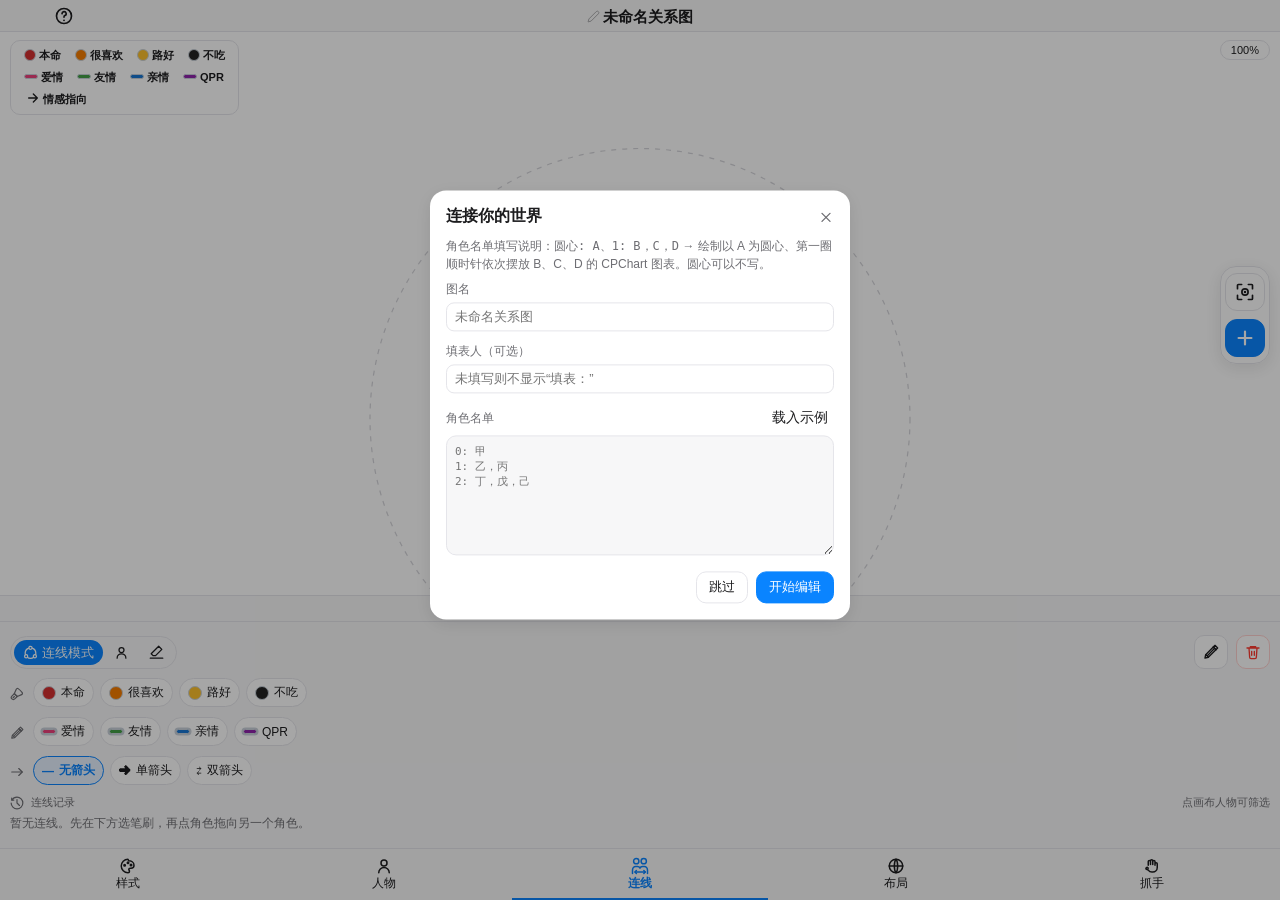
==== commit c3745861: "chore(发布): v1.0.0 正式版 —— 关于页按世代折叠、帮助符号统一半角、公开文档换代 🤖" ====
--- a/index.html
+++ b/index.html
@@ -4,7 +4,7 @@
 <meta charset="UTF-8">
 <meta name="viewport" content="width=device-width, initial-scale=1.0, maximum-scale=1.0, user-scalable=no, viewport-fit=cover">
 <title>CPchart - 人物关系连线图</title>
-<link rel="stylesheet" href="css/app.css?v=v0.15.16">
+<link rel="stylesheet" href="css/app.css?v=v1.0.0">
 </head>
 <body>
 <div id="app">
@@ -131,17 +131,17 @@
 <!-- 全屏(隐藏UI)退出按钮 -->
 <button id="fullExit" class="hidden" title="退出全屏"><svg class="ic-svg" viewBox="0 0 24 24" fill="none" stroke="currentColor" stroke-width="2" stroke-linecap="round" stroke-linejoin="round"><path d="M6 6l12 12M18 6L6 18"/></svg></button>
 
-<script src="js/util.js?v=v0.15.16"></script>
-<script src="js/cpc-core.js?v=v0.15.16"></script>
-<script src="js/cpc-dsl.js?v=v0.15.16"></script>
-<script src="js/state.js?v=v0.15.16"></script>
-<script src="js/render.js?v=v0.15.16"></script>
-<script src="js/lzstring.js?v=v0.15.16"></script>
-<script src="js/io.js?v=v0.15.16"></script>
-<script src="js/i18n.js?v=v0.15.16"></script>
-<script src="js/ui.js?v=v0.15.16"></script>
-<script src="js/input.js?v=v0.15.16"></script>
-<script src="js/main.js?v=v0.15.16"></script>
-  <script src="js/iopc.js?v=v0.15.16"></script>
+<script src="js/util.js?v=v1.0.0"></script>
+<script src="js/cpc-core.js?v=v1.0.0"></script>
+<script src="js/cpc-dsl.js?v=v1.0.0"></script>
+<script src="js/state.js?v=v1.0.0"></script>
+<script src="js/render.js?v=v1.0.0"></script>
+<script src="js/lzstring.js?v=v1.0.0"></script>
+<script src="js/io.js?v=v1.0.0"></script>
+<script src="js/i18n.js?v=v1.0.0"></script>
+<script src="js/ui.js?v=v1.0.0"></script>
+<script src="js/input.js?v=v1.0.0"></script>
+<script src="js/main.js?v=v1.0.0"></script>
+  <script src="js/iopc.js?v=v1.0.0"></script>
 </body>
 </html>
--- a/css/app.css
+++ b/css/app.css
@@ -442,6 +442,10 @@
 .ed-help{ background:var(--code-bg); border-radius:10px; padding:10px; margin:0 0 8px;
   font-size:12px; line-height:1.7; color:var(--ink-soft); }
 .ed-help code{ background:var(--surf); padding:1px 5px; border-radius:5px; font-size:12px; }
+/* 帮助文案里的代码块（独立成块，与说明文字分开，昼夜通用） */
+.ed-code{ background:var(--surf); border:1px solid var(--line); border-radius:0.5rem;
+  padding:0.5rem 0.625rem; margin:0.45rem 0; font-size:0.75rem; line-height:2; }
+.ed-code code{ background:none; padding:0; }
 
 /* ---------- Toast ---------- */
 #toast{ position:fixed; left:50%; bottom:34dvh; transform:translateX(-50%); z-index:60;
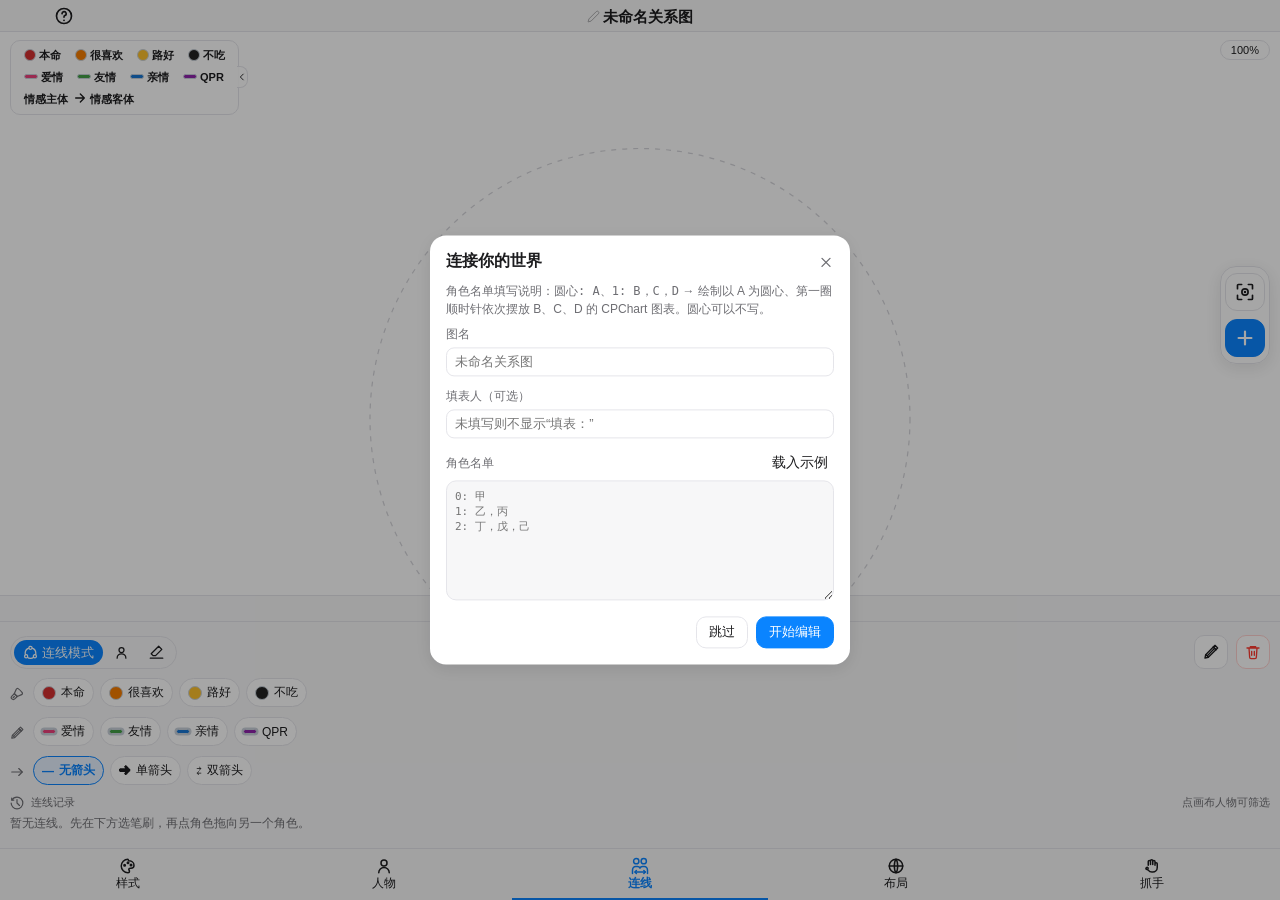
==== commit 7c17f896: "v1.0.4更新 ➖【修复】部分手机上面板布局错乱 - ＝【调整】箭头图例显示 - ➕【新增】轨道整圈旋转 - ➕【新增】图例可折叠 - ＝【调整】圈子与导出图设上限" ====
--- a/index.html
+++ b/index.html
@@ -4,7 +4,7 @@
 <meta charset="UTF-8">
 <meta name="viewport" content="width=device-width, initial-scale=1.0, maximum-scale=1.0, user-scalable=no, viewport-fit=cover">
 <title>CPchart - 人物关系连线图</title>
-<link rel="stylesheet" href="css/app.css?v=v1.0.0">
+<link rel="stylesheet" href="css/app.css?v=v1.0.4">
 </head>
 <body>
 <div id="app">
@@ -38,8 +38,13 @@
     </svg>
     <!-- 画布左下角连线笔刷状态预览 -->
     <div id="brushPreview" class="hidden"></div>
-    <!-- 画布内图例角标 -->
-    <div id="legendChip"></div>
+    <!-- 画布内图例角标（右边缘一个小箭头可把图例收起来，省地方看画） -->
+    <div id="legendChip">
+      <div id="legendRows"></div>
+      <button id="legendToggle" class="lg-toggle" aria-label="收起图例" title="收起 / 展开图例">
+        <svg viewBox="0 0 24 24" fill="none" aria-hidden="true"><path d="M15 5L8 12l7 7" stroke="currentColor" stroke-width="2.2" stroke-linecap="round" stroke-linejoin="round"></path></svg>
+      </button>
+    </div>
     <!-- 布局模式：角色选中后的快捷操作条 -->
     <div id="nodeOps" class="hidden">
       <select id="opsRingSel"></select>
@@ -131,17 +136,17 @@
 <!-- 全屏(隐藏UI)退出按钮 -->
 <button id="fullExit" class="hidden" title="退出全屏"><svg class="ic-svg" viewBox="0 0 24 24" fill="none" stroke="currentColor" stroke-width="2" stroke-linecap="round" stroke-linejoin="round"><path d="M6 6l12 12M18 6L6 18"/></svg></button>
 
-<script src="js/util.js?v=v1.0.0"></script>
-<script src="js/cpc-core.js?v=v1.0.0"></script>
-<script src="js/cpc-dsl.js?v=v1.0.0"></script>
-<script src="js/state.js?v=v1.0.0"></script>
-<script src="js/render.js?v=v1.0.0"></script>
-<script src="js/lzstring.js?v=v1.0.0"></script>
-<script src="js/io.js?v=v1.0.0"></script>
-<script src="js/i18n.js?v=v1.0.0"></script>
-<script src="js/ui.js?v=v1.0.0"></script>
-<script src="js/input.js?v=v1.0.0"></script>
-<script src="js/main.js?v=v1.0.0"></script>
-  <script src="js/iopc.js?v=v1.0.0"></script>
+<script src="js/util.js?v=v1.0.4"></script>
+<script src="js/cpc-core.js?v=v1.0.4"></script>
+<script src="js/cpc-dsl.js?v=v1.0.4"></script>
+<script src="js/state.js?v=v1.0.4"></script>
+<script src="js/render.js?v=v1.0.4"></script>
+<script src="js/lzstring.js?v=v1.0.4"></script>
+<script src="js/io.js?v=v1.0.4"></script>
+<script src="js/i18n.js?v=v1.0.4"></script>
+<script src="js/ui.js?v=v1.0.4"></script>
+<script src="js/input.js?v=v1.0.4"></script>
+<script src="js/main.js?v=v1.0.4"></script>
+  <script src="js/iopc.js?v=v1.0.4"></script>
 </body>
 </html>
--- a/css/app.css
+++ b/css/app.css
@@ -28,13 +28,18 @@
   --legend-edge:#f2f2f7;
 }
 *{ box-sizing:border-box; -webkit-tap-highlight-color:transparent; }
-/* rem 基准（触点铁律：1rem=10pt，触点＞4rem；新代码容器尺寸一律 rem/em，旧 px 待 2.0 迁移） */
-html{ font-size:62.5%; }
+/* rem 基准（触点铁律：1rem=10pt，触点＞4rem；新代码容器尺寸一律 rem/em，旧 px 待 2.0 迁移）
+   text-size-adjust 必须显式声明：安卓 WebView / 部分容器会给窄栏里的文字「自动放大」，
+   而 Tab 栏那个高度是按 12px 字排的 —— 被放大后底栏变高、底部整块跟着错位（跨机型不一致） */
+html{ font-size:62.5%; -webkit-text-size-adjust:100%; text-size-adjust:100%; }
 body{ font-size:16px; } /* 正文继承链保持与旧版一致，不受基准影响 */
 html,body{ margin:0; height:100%; overflow:hidden;
   font-family:-apple-system,BlinkMacSystemFont,"PingFang SC","Helvetica Neue","Microsoft YaHei",sans-serif;
   color:var(--ink); background:var(--bg); }
-#app{ display:flex; flex-direction:column; height:100dvh; position:relative; }
+/* 视口高度一律「vh 兜底 + dvh 覆盖」成对写：老内核（安卓 WebView < 108、iOS < 16.4）
+   不认 dvh，单写一条会被整条丢弃 → #app 高度回落成「内容高」，底部面板失去上限、
+   Tab 栏被挤出屏幕。成对写无需强制优先级声明，新内核仍按 dvh 走。 */
+#app{ display:flex; flex-direction:column; height:100vh; height:100dvh; position:relative; }
 button{ font-family:inherit; border:none; background:transparent; cursor:pointer; }
 button:active{ opacity:.7; }
 /* 全站唯一的强制优先级声明：.hidden 是全局工具类，必须能压过组件自身的 display:flex/inline-flex
@@ -140,6 +145,9 @@
 /* 删线两段式：已选中待二次确认的连线整段标红 */
 /* 待删除连线标红：stroke/opacity 由 SVG 属性写在标签上，CSS 普通规则本就高于呈现属性，无需提权 */
 .ln.pending-del{ stroke:#ff3b30; opacity:1; }
+/* 选中的轨道（布局页点选后出现旋转控件）：换强调色并去掉虚线。
+   颜色不能在 SVG 里写 var()（呈现属性不支持），故一律走这个 class */
+.orbit.orbit-on{ stroke:var(--accent); stroke-dasharray:none; }
 
 /* 悬停角色透视：关联连线高亮，其余连线淡出（调试用，纯 CSS、不动数据） */
 body.hover-dim .ln,
@@ -201,6 +209,18 @@
 #legendChip .lg .lg-ic{ font-style:normal; }
 #legendChip .lg b{ display:inline-block; }
 #legendChip .sep{ opacity:.35; }
+/* 图例折叠按钮：竖长小箭头贴在卡片右边缘，点一下把三行收起来、只看画；再点放出来。
+   收起后卡片本身藏掉（背景/边框/内边距都撤），只剩这一个小按钮留在原位。 */
+#legendChip .lg-toggle{ position:absolute; left:100%; top:50%; transform:translateY(-50%);
+  width:1.1rem; height:2.2rem; margin-left:-1px; padding:0;
+  display:flex; align-items:center; justify-content:center;
+  background:var(--surf-glass); border:1px solid var(--line); border-left:none;
+  border-radius:0 8px 8px 0; color:var(--ink); cursor:pointer; }
+#legendChip .lg-toggle svg{ width:14px; height:14px; display:block; }
+#legendChip.lg-collapsed{ background:transparent; border-color:transparent; padding:0; }
+#legendChip.lg-collapsed #legendRows{ display:none; }
+#legendChip.lg-collapsed .lg-toggle{ margin-left:0; border-left:1px solid var(--line); border-radius:8px; }
+#legendChip.lg-collapsed .lg-toggle svg{ transform:rotate(180deg); }
 
 #nodeOps{ position:absolute; left:50%; transform:translateX(-50%); bottom:14px;
   display:flex; gap:6px; align-items:center; background:var(--surf-glass2);
@@ -259,18 +279,18 @@
 body.panel-collapsed #panel{ display:none; }
 /* 最简档（min）：面板只保留各 Tab 第一行必要功能。内容只剩首行故自然仅一行高，
    max-height 仅作安全上限；隐藏规则用 #panel 抬高特异性，稳压 .prow/.dlrow/.pg-t 的 class 级 display，无需 !important */
-body.panel-min #panel{ max-height:14dvh; }
+body.panel-min #panel{ max-height:14vh; max-height:14dvh; }
 body.panel-min #panel .pg > *:not(:first-child){ display:none; }
 body.panel-collapsed #panelHead{ /* 仅露把手条即可 */ }
 
 /* ---------- 面板 ---------- */
-.panel{ flex:0 1 auto; max-height:38dvh; overflow-y:auto; background:var(--panel);
+.panel{ flex:0 1 auto; max-height:38vh; max-height:38dvh; overflow-y:auto; background:var(--panel);
   border-top:1px solid var(--line); padding:8px 10px calc(8px + env(safe-area-inset-bottom));
   -webkit-overflow-scrolling:touch; transition:max-height .15s ease-out; }
 .panel::-webkit-scrollbar{ display:none; }
 
 /* 全开态：面板撑满画布（除 panelHead 高度），底部 Tab 栏隐藏；返回钮由 ui.js setPanelFull 切换显隐 */
-body.panel-full #panel{ max-height:calc(100dvh - 26px); }
+body.panel-full #panel{ max-height:calc(100vh - 26px); max-height:calc(100dvh - 26px); }
 body.panel-full #tabs{ display:none; }
 /* 拖动中：跟手（关掉过渡，避免每帧追赶产生橡皮筋感）。
    ⚠️ 勿再加强制优先级声明 —— 它高于行内样式，会把 JS 设的 p.style.maxHeight
@@ -283,6 +303,15 @@
 .brushline .brush-ic{ display:inline-flex; flex:0 0 auto; color:var(--sub); }
 .brushline .chips{ flex:1; min-width:0; margin:0; }
 .pg-t-l{ display:inline-flex; align-items:center; gap:4px; }
+/* 选中轨道的旋转手柄（跟「调大小」的蓝点手柄并排，紧挨在它右边）：按住拖动 = 整圈旋转，手势同 PS / PPT。
+   注意：SVG 呈现属性不支持 var()，所以颜色一律走这些 class，别写进标签属性 */
+.rh-rot{ cursor:grab; }
+/* 被按下的那个蓝点（调大小手柄）：加深一档，跟并排出现的 ↻ 看成一组。
+   CSS 类压得住标签上的 fill 呈现属性，所以底色仍写在标签里、选中态写在这里 */
+.rh.on{ fill:rgba(10,132,255,.55); }
+.rh-rot:active{ cursor:grabbing; }
+.rh-rot-bg{ fill:var(--surf); }
+.rh-rot-ic{ font-size:15px; fill:var(--accent); }
 .pg-t-r{ display:inline-flex; align-items:center; gap:6px; color:var(--sub); font-size:11px; }
 /* 笔刷栏单行横滑：不折行，超出屏宽手指横拖选（滚动条隐藏，触屏原生滑动） */
 .chips{ display:flex; gap:6px; flex-wrap:nowrap; overflow-x:auto;
@@ -303,6 +332,9 @@
   gap:4px; line-height:1.25; color:var(--ink); }
 .btn.primary{ background:var(--accent); color:#fff; border-color:var(--accent); }
 .btn.danger{ color:var(--danger); border-color:#ffd1cf; }
+/* 实心红色主钮（结果屏「发布小红书」）：正负形，实心红底 + 反白文字，与次级菜单发布项同色系 */
+.btn.hl-danger{ background:var(--danger); border-color:var(--danger); color:#fff; }
+.btn.hl-danger:active{ background:#e02d2a; }
 /* 画板模式三选一胶囊（连线/角色/删线）：激活段深色+图标+文字，非激活段只显图标 */
 .paint-seg{ display:inline-flex; align-items:center; gap:0; padding:3px; border:1px solid var(--line);
   border-radius:999px; background:var(--bg-soft); }
@@ -359,6 +391,9 @@
 .trow .tname input{ width:6em; }
 .trow input[type=text]{ border:1px solid transparent; background:transparent; font-size:13px; }
 .trow input[type=text]:focus{ border-color:var(--accent); background:var(--surf); border-radius:6px; }
+/* 箭头指向行：左框 → 右框（两个框均分整行，中间夹箭头图标） */
+.trow.arrow-row .tname{ flex:1 1 0; min-width:0; }
+.trow.arrow-row .tname input{ width:100%; text-align:center; }
 /* 取色器（样式行 / 样式面板背景色）：跟色块同款「跟随主题的不透明描边」，外观统一 */
 .trow input[type=color],
 .ctrl-row input[type=color]{ width:1.5rem; height:1.5rem; flex:0 0 auto; padding:0; cursor:pointer;
@@ -398,14 +433,16 @@
 /* ---------- 通用弹窗（菜单/文本/输入/确认共用 #modalRoot） ---------- */
 #modalRoot{ position:fixed; inset:0; z-index:40; }
 #modalMask{ position:absolute; inset:0; background:rgba(0,0,0,.35); }
-#modalBox{ position:absolute; left:50%; top:45%; transform:translate(-50%,-50%);
-  width:min(92vw,420px); max-height:78dvh; overflow-y:auto; background:var(--surf);
+#modalBox{ position:absolute; left:50%; top:50%; transform:translate(-50%,-50%);
+  width:min(92vw,420px); max-height:78vh; max-height:78dvh; overflow-y:auto; background:var(--surf);
   border-radius:16px; padding:16px; box-shadow:var(--shadow); }
 .mh{ font-size:16px; font-weight:700; margin-bottom:10px; display:flex; justify-content:space-between; align-items:center; gap:8px; }
 .mh .mh-title{ flex:0 0 auto; }
 .mh .mh-right{ flex:0 0 auto; display:flex; align-items:center; gap:4px; }
 .mh .x{ font-size:18px; color:var(--sub); display:inline-flex; align-items:center; }
 .hint{ font-size:12px; color:var(--sub); margin-bottom:8px; line-height:1.5; }
+/* 弹窗说明里的代码块：复用 .ed-code 块样式，但在 .hint（12px）内放大到可读字号 */
+.hint .ed-code{ font-size:11px; line-height:1.9; color:var(--ink-soft); }
 .hint-collapsed{ display:none; }
 .layout-hint-wrap{ display:flex; align-items:flex-start; gap:6px; margin-bottom:8px; }
 .layout-hint-wrap .hint{ flex:1; margin-bottom:0; }
@@ -423,7 +460,7 @@
   font-size:11px; border:1px solid var(--line); border-radius:10px; padding:8px; background:var(--panel); color:var(--ink); }
 .modal-btns{ display:flex; gap:8px; justify-content:flex-end; margin-top:12px; }
 .rs-img{ margin:2px 0 10px; }
-.rs-img img{ width:100%; max-height:52dvh; object-fit:contain; border-radius:12px; border:1px solid var(--sep); background:#fff; }
+.rs-img img{ width:100%; max-height:52vh; max-height:52dvh; object-fit:contain; border-radius:12px; border:1px solid var(--sep); background:#fff; }
 .rs-note{ text-align:center; margin-bottom:12px; }
 .rs-btns{ flex-wrap:wrap; justify-content:center; gap:10px; }
 .rs-btns .btn{ flex:1 1 auto; min-width:104px; }
@@ -448,10 +485,25 @@
 .ed-code code{ background:none; padding:0; }
 
 /* ---------- Toast ---------- */
-#toast{ position:fixed; left:50%; bottom:34dvh; transform:translateX(-50%); z-index:60;
+#toast{ position:fixed; left:50%; bottom:34vh; bottom:34dvh; transform:translateX(-50%); z-index:60;
   background:rgba(30,30,30,.88); color:#fff; font-size:13px; padding:9px 14px; border-radius:10px;
   max-width:80vw; text-align:center; }
 #toast.err{ background:rgba(200,30,30,.9); }
+
+/* ---------- 本地存档弹窗（后门功能） ---------- */
+.mh-sub{ font-size:11px; color:var(--sub); margin-left:8px; font-weight:400; }
+.ls-usage{ font-size:12px; color:var(--sub); padding:8px 14px 0; }
+.ls-save{ display:flex; gap:8px; padding:10px 14px; border-bottom:1px solid var(--sep); }
+.ls-save .inp{ flex:1; }
+.ls-list{ max-height:48vh; max-height:48dvh; overflow:auto; padding:6px 14px 14px; }
+.ls-row{ display:flex; align-items:center; gap:8px; padding:9px 0; border-bottom:1px solid var(--sep); }
+.ls-row:last-child{ border-bottom:none; }
+.ls-info{ flex:1; min-width:0; }
+.ls-name{ font-size:14px; color:var(--ink); overflow:hidden; text-overflow:ellipsis; white-space:nowrap; }
+.ls-meta{ font-size:11px; color:var(--sub); margin-top:2px; }
+.ls-acts{ display:flex; gap:6px; flex-shrink:0; }
+.ls-empty{ text-align:center; color:var(--sub); font-size:13px; padding:24px 0; }
+.ls-rename-inp{ flex:1; }
 
 /* 帮助卡片 */
 .help-card{ font-size:13px; line-height:1.7; color:var(--ink-soft); }
@@ -462,7 +514,7 @@
 body.hideui #tabs, body.hideui #legendChip, body.hideui #brushPreview,
 body.hideui #nodeOps, body.hideui #floatTools, body.hideui #panelHead, body.hideui #toast,
 body.hideui #homeBtn{ display:none; }
-body.hideui #app{ height:100dvh; }
+body.hideui #app{ height:100vh; height:100dvh; }
 /* 全屏退出钮：避开容器顶部占用区 → 移到屏幕右下 */
 #fullExit{ position:fixed; z-index:70; right:16px; bottom:calc(18px + env(safe-area-inset-bottom));
   width:34px; height:34px; border-radius:50%; background:var(--surf-glass);
@@ -476,7 +528,7 @@
 body.panel-full #panel{ flex:1 1 auto; max-height:none; border-top:none; }
 
 /* ---------- 全屏信息卡（关于） ---------- */
-#modalBox.full{ width:min(94vw,460px); max-height:90dvh; border-radius:20px; padding:20px 18px; }
+#modalBox.full{ width:min(94vw,460px); max-height:90vh; max-height:90dvh; border-radius:20px; padding:20px 18px; }
 .about-page{ display:flex; flex-direction:column; align-items:center; text-align:center; }
 .about-logo{ color:var(--accent); margin:2px 0 4px; }
 .about-name{ font-size:21px; font-weight:800; letter-spacing:.5px; }
@@ -596,6 +648,9 @@
 /* 夜间下面板底色更深，提示文本（.hint）从 `--sub` 升级到 `--ink-soft` 提升对比度，
    避免「暂无连线」这类 12px 小字在 `body.night` 下读糊（v0.14.2） */
 body.night .hint{ color:var(--ink-soft); }
+/* 弹窗里的红底按钮（发布小红书）要保持白字：`.modal-btns .btn:not(.primary)` 的 color
+   特异性(0,3,0) 高于 `.btn.hl-danger`(0,2,0) → 曾把红底按钮压成黑字。此处同权重、位置更后压回。 */
+.modal-btns .btn.hl-danger{ color:#fff; }
 
 /* ================= 容器态（小红书 mini-tool） =================
    由 js/main.js App.detectEnv() 在首帧前挂 body.xhs。
